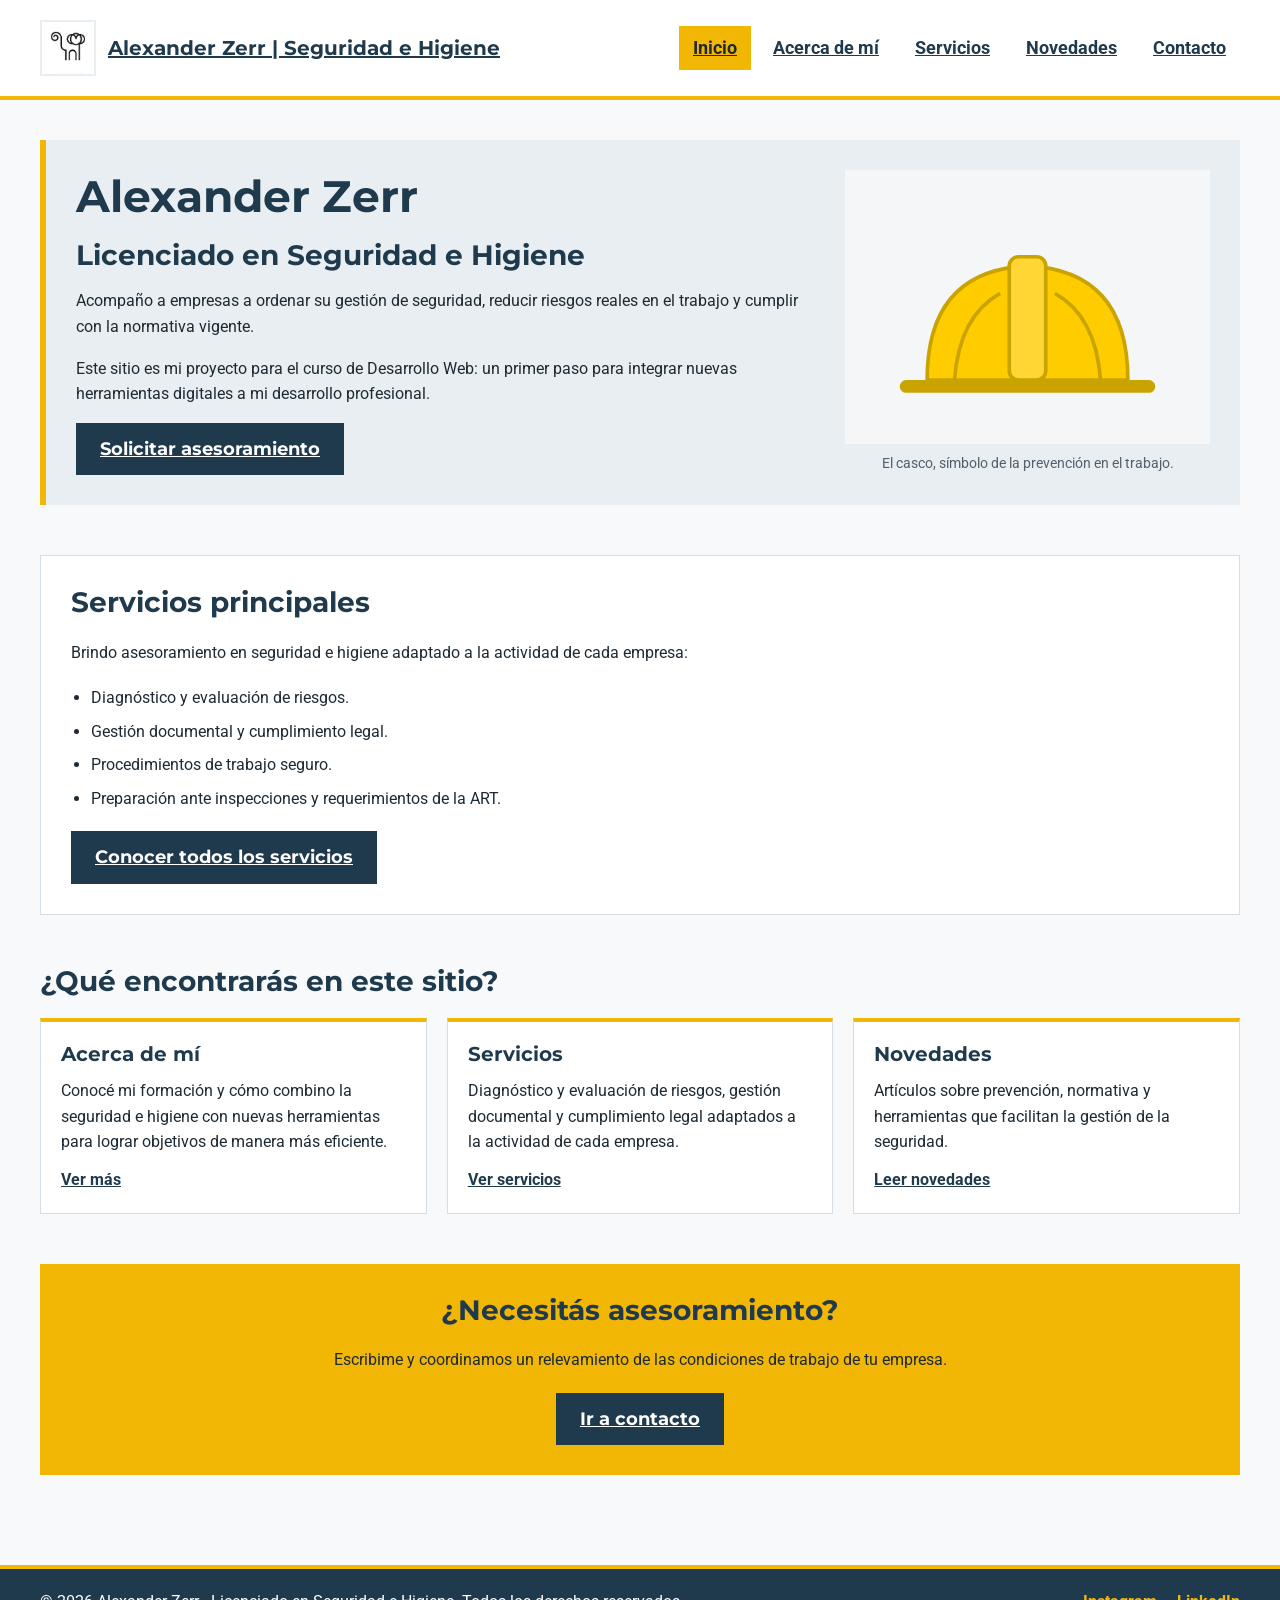
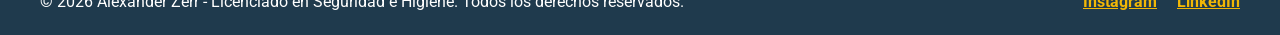
==== index.html @ 47044374 "4ta preentrega" ====
<!DOCTYPE html>
<html lang="es">
<head>
    <meta charset="UTF-8">
    <meta name="viewport" content="width=device-width, initial-scale=1.0">
    <meta name="description" content="Alexander Zerr - Licenciado en Seguridad e Higiene. Asesoramiento en prevención de riesgos laborales para empresas.">
    <title>Inicio | Alexander Zerr - Seguridad e Higiene</title>
    <link rel="stylesheet" href="https://fonts.googleapis.com/css2?family=Montserrat:wght@700&family=Roboto:wght@400;700&display=swap">
    <link rel="stylesheet" href="styles/styles.css">
</head>
<body>

    <header class="encabezado">
        <a class="marca" href="index.html">
            <img class="logo" src="assets/mono.jpg" alt="Logo de Alexander Zerr - Seguridad e Higiene">
            <span>Alexander Zerr | Seguridad e Higiene</span>
        </a>
        <nav>
            <ul class="menu">
                <li class="menu-item"><a class="menu-enlace activo" href="index.html" aria-current="page">Inicio</a></li>
                <li class="menu-item"><a class="menu-enlace" href="pages/acerca_de_mi.html">Acerca de mí</a></li>
                <li class="menu-item"><a class="menu-enlace" href="pages/servicios.html">Servicios</a></li>
                <li class="menu-item"><a class="menu-enlace" href="pages/novedades.html">Novedades</a></li>
                <li class="menu-item"><a class="menu-enlace" href="pages/contacto.html">Contacto</a></li>
            </ul>
        </nav>
    </header>

    <main>
        <section class="presentacion">
            <div class="presentacion-texto">
                <h1>Alexander Zerr</h1>
                <h2>Licenciado en Seguridad e Higiene</h2>
                <p>Acompaño a empresas a ordenar su gestión de seguridad, reducir riesgos reales en el trabajo y cumplir con la normativa vigente.</p>
                <p>Este sitio es mi proyecto para el curso de Desarrollo Web: un primer paso para integrar nuevas herramientas digitales a mi desarrollo profesional.</p>
                <a class="boton" href="pages/contacto.html">Solicitar asesoramiento</a>
            </div>
            <figure>
                <img src="assets/img/casco-seguridad.svg" alt="Ilustración de un casco de seguridad amarillo">
                <figcaption>El casco, símbolo de la prevención en el trabajo.</figcaption>
            </figure>
        </section>

        <section class="destacado">
            <h2>Servicios principales</h2>
            <p>Brindo asesoramiento en seguridad e higiene adaptado a la actividad de cada empresa:</p>
            <ul class="lista">
                <li>Diagnóstico y evaluación de riesgos.</li>
                <li>Gestión documental y cumplimiento legal.</li>
                <li>Procedimientos de trabajo seguro.</li>
                <li>Preparación ante inspecciones y requerimientos de la ART.</li>
            </ul>
            <a class="boton" href="pages/servicios.html">Conocer todos los servicios</a>
        </section>

        <section>
            <h2>¿Qué encontrarás en este sitio?</h2>
            <div class="tarjetas">
                <article class="tarjeta">
                    <h3>Acerca de mí</h3>
                    <p>Conocé mi formación y cómo combino la seguridad e higiene con nuevas herramientas para lograr objetivos de manera más eficiente.</p>
                    <a class="enlace-final" href="pages/acerca_de_mi.html">Ver más</a>
                </article>
                <article class="tarjeta">
                    <h3>Servicios</h3>
                    <p>Diagnóstico y evaluación de riesgos, gestión documental y cumplimiento legal adaptados a la actividad de cada empresa.</p>
                    <a class="enlace-final" href="pages/servicios.html">Ver servicios</a>
                </article>
                <article class="tarjeta">
                    <h3>Novedades</h3>
                    <p>Artículos sobre prevención, normativa y herramientas que facilitan la gestión de la seguridad.</p>
                    <a class="enlace-final" href="pages/novedades.html">Leer novedades</a>
                </article>
            </div>
        </section>

        <section class="llamado">
            <h2>¿Necesitás asesoramiento?</h2>
            <p>Escribime y coordinamos un relevamiento de las condiciones de trabajo de tu empresa.</p>
            <a class="boton" href="pages/contacto.html">Ir a contacto</a>
        </section>
    </main>

    <footer class="pie">
        <p>&copy; 2026 Alexander Zerr - Licenciado en Seguridad e Higiene. Todos los derechos reservados.</p>
        <ul class="redes">
            <li class="redes-item"><a class="red-social" href="https://www.instagram.com/alexanderzerr" target="_blank" rel="noopener noreferrer">Instagram</a></li>
            <li class="redes-item"><a class="red-social" href="https://www.linkedin.com/in/alexanderzerr" target="_blank" rel="noopener noreferrer">LinkedIn</a></li>
        </ul>
    </footer>

</body>
</html>
---- styles/styles.css ----
* {
    margin: 0;
    padding: 0;
    box-sizing: border-box;
}

/* ==========================================================
   Alexander Zerr | Seguridad e Higiene
   Hoja de estilos principal
   ----------------------------------------------------------
   La regla universal de arriba resetea margin y padding del
   navegador. box-sizing: border-box hace que padding y border
   se resten del ancho, sin agrandar las cajas.
   ========================================================== */


/* ---------- Variables y paleta de colores ---------- */
/* Primario: azul petróleo (confianza, entorno industrial)
   Secundario: gris azulado claro (fondos de apoyo)
   Acento: amarillo de señalización de seguridad (elementos destacados) */

:root {
    --color-primary: #1f3a4d;
    --color-secondary: #e8eef2;
    --color-accent: #f2b705;
    --color-text: #1e2a33;
    --color-background: #f7f9fb;
    --color-white: #ffffff;
    --color-muted: rgb(81, 96, 107);
    --color-border: #d5dee5;
}


/* ---------- Tipografía y estilos generales ---------- */
/* Montserrat para los títulos y Roboto para el texto (máximo dos familias). */

body {
    font-family: 'Roboto', sans-serif;
    font-size: 1rem;
    font-weight: 400;
    line-height: 1.6;
    color: var(--color-text);
    background-color: var(--color-background);
}

h1,
h2,
h3 {
    font-family: 'Montserrat', sans-serif;
    font-weight: 700;
    line-height: 1.2;
    color: var(--color-primary);
}

/* clamp(): el h1 se adapta al ancho de pantalla entre 2rem y 2.75rem. */
h1 {
    font-size: clamp(2rem, 6vw, 2.75rem);
}

h2 {
    font-size: 1.75rem;
}

h3 {
    font-size: 1.25rem;
}

p,
li {
    font-size: 1rem;
}

a {
    font-weight: 700;
    color: var(--color-primary);
}


/* ---------- Estructura general de la página (CSS Grid) ---------- */
/* Mobile-first: la grilla del body tiene una sola columna y tres
   áreas nombradas, una por fila. El contenido (1fr) toma el espacio
   que sobra entre el encabezado y el pie. */

body {
    display: grid;
    grid-template-columns: 1fr;
    grid-template-rows: auto 1fr auto;
    grid-template-areas:
        "encabezado"
        "contenido"
        "pie";
}

.encabezado {
    grid-area: encabezado;
}

main {
    grid-area: contenido;
}

.pie {
    grid-area: pie;
}


/* ---------- Encabezado y navegación (Flexbox) ---------- */
/* El header es el contenedor flex: la marca queda en un extremo y
   el menú en el otro (space-between), centrados en vertical.
   En celular (base) se apilan en columna; desde 768px pasan a fila. */

.encabezado {
    display: flex;
    flex-direction: column;
    justify-content: space-between;
    align-items: center;
    gap: 20px;
    padding: 20px;
    background-color: var(--color-white);
    border-bottom: 4px solid var(--color-accent);
}

.marca {
    display: flex;
    align-items: center;
    gap: 12px;
    font-family: 'Montserrat', sans-serif;
    font-size: 1.25rem;
    font-weight: 700;
    color: var(--color-primary);
}

.logo {
    width: 56px;
    height: 56px;
    border: 2px solid var(--color-secondary);
}

.menu {
    display: flex;
    justify-content: center;
    align-items: center;
    flex-wrap: wrap;
    gap: 8px;
}

.menu-item {
    display: flex;
}

.menu-enlace {
    padding: 8px 14px;
    font-size: 1.1rem;
    color: var(--color-primary);
}

/* Página actual del menú: al estar escrita después de .menu-enlace
   y tener la misma especificidad, la cascada aplica este color. */
.activo {
    color: var(--color-text);
    background-color: var(--color-accent);
}


/* ---------- Contenido principal y secciones (Flexbox + Box Model) ---------- */

main {
    padding: 20px;
}

/* Cada sección es un contenedor flex en columna: gap separa los
   elementos internos y margin-bottom separa una sección de la otra. */
section {
    display: flex;
    flex-direction: column;
    gap: 20px;
    margin-bottom: 40px;
}

/* Presentación: en celular, texto arriba e imagen abajo (columna).
   Desde 768px pasa a fila (ver Media Queries). */
.presentacion {
    align-items: center;
    gap: 30px;
    padding: 20px;
    background-color: var(--color-secondary);
    border-left: 6px solid var(--color-accent);
}

.presentacion-texto {
    display: flex;
    flex-direction: column;
    align-items: flex-start;
    gap: 16px;
}

figure {
    display: flex;
    flex-direction: column;
    align-items: center;
    gap: 8px;
}

.destacado {
    align-items: flex-start;
    padding: 30px;
    background-color: var(--color-white);
    border: 1px solid var(--color-border);
}

.llamado {
    align-items: center;
    padding: 30px;
    background-color: var(--color-accent);
}

/* Tarjetas: grilla responsiva sin media queries. Cada columna mide
   como mínimo 250px y crece en partes iguales (1fr); auto-fit pone
   tantas columnas como entren en el ancho disponible. */
.tarjetas {
    display: grid;
    grid-template-columns: repeat(auto-fit, minmax(250px, 1fr));
    gap: 20px;
}

.tarjeta {
    display: flex;
    flex-direction: column;
    gap: 12px;
    padding: 20px;
    background-color: var(--color-white);
    border: 1px solid var(--color-border);
    border-top: 4px solid var(--color-accent);
}

/* Empuja el enlace al fondo de la tarjeta. */
.enlace-final {
    margin-top: auto;
}

.lista {
    display: flex;
    flex-direction: column;
    gap: 8px;
    padding-left: 20px;
}

.dato {
    font-weight: 700;
    color: var(--color-primary);
}


/* ---------- Imágenes y sus descripciones ---------- */

/* Las imágenes ocupan el ancho de su contenedor. El logo mantiene
   su tamaño porque .logo (clase) tiene más especificidad que img. */
img {
    width: 100%;
}

figcaption {
    font-size: 0.9rem;
    color: var(--color-muted);
}


/* ---------- Enlaces y botones ---------- */

.boton {
    padding: 12px 24px;
    font-family: 'Montserrat', sans-serif;
    font-size: 1.1rem;
    color: var(--color-white);
    background-color: var(--color-primary);
}


/* ---------- Pie de página (Flexbox) ---------- */

.pie {
    display: flex;
    flex-direction: column;
    justify-content: space-between;
    align-items: center;
    gap: 20px;
    padding: 20px;
    font-size: 0.9rem;
    color: var(--color-white);
    background-color: var(--color-primary);
    border-top: 4px solid var(--color-accent);
}

.redes {
    display: flex;
    align-items: center;
    gap: 20px;
}

.redes-item {
    display: flex;
}

.red-social {
    color: var(--color-accent);
}


/* ---------- Media Queries (mobile-first) ---------- */
/* Breakpoints: 768px (tablets) y 1024px (laptops). */

@media (min-width: 768px) {
    .encabezado,
    .pie {
        flex-direction: row;
    }

    /* La presentación pasa a fila: el texto toma 2 partes y la imagen 1. */
    .presentacion {
        flex-direction: row;
        gap: 40px;
        padding: 30px;
    }

    .presentacion-texto {
        flex: 2;
    }

    figure {
        flex: 1;
    }

    main {
        padding: 30px;
    }
}

@media (min-width: 1024px) {
    .encabezado,
    .pie {
        padding: 20px 40px;
    }

    main {
        padding: 40px;
    }

    section {
        margin-bottom: 50px;
    }
}
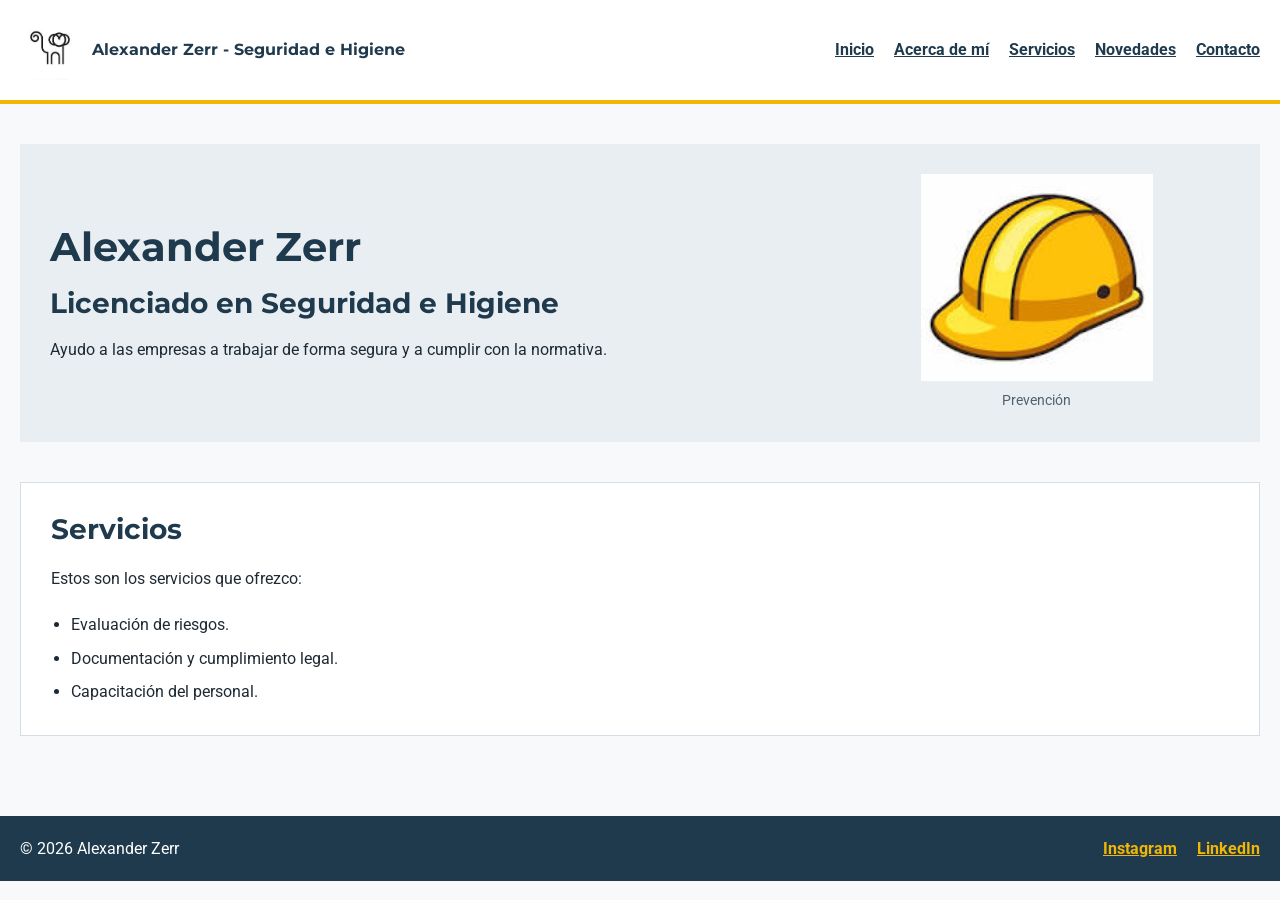
==== commit 21691c08: "Entrega 4: grilla con grid-template-areas y media query 1024px Co-Authored-By: Claude Opus 5.5 <nore" ====
--- a/index.html
+++ b/index.html
@@ -1,93 +1,59 @@
-<!DOCTYPE html>
-<html lang="es">
-<head>
-    <meta charset="UTF-8">
-    <meta name="viewport" content="width=device-width, initial-scale=1.0">
-    <meta name="description" content="Alexander Zerr - Licenciado en Seguridad e Higiene. Asesoramiento en prevención de riesgos laborales para empresas.">
-    <title>Inicio | Alexander Zerr - Seguridad e Higiene</title>
-    <link rel="stylesheet" href="https://fonts.googleapis.com/css2?family=Montserrat:wght@700&family=Roboto:wght@400;700&display=swap">
-    <link rel="stylesheet" href="styles/styles.css">
-</head>
-<body>
-
-    <header class="encabezado">
-        <a class="marca" href="index.html">
-            <img class="logo" src="assets/mono.jpg" alt="Logo de Alexander Zerr - Seguridad e Higiene">
-            <span>Alexander Zerr | Seguridad e Higiene</span>
-        </a>
-        <nav>
-            <ul class="menu">
-                <li class="menu-item"><a class="menu-enlace activo" href="index.html" aria-current="page">Inicio</a></li>
-                <li class="menu-item"><a class="menu-enlace" href="pages/acerca_de_mi.html">Acerca de mí</a></li>
-                <li class="menu-item"><a class="menu-enlace" href="pages/servicios.html">Servicios</a></li>
-                <li class="menu-item"><a class="menu-enlace" href="pages/novedades.html">Novedades</a></li>
-                <li class="menu-item"><a class="menu-enlace" href="pages/contacto.html">Contacto</a></li>
-            </ul>
-        </nav>
-    </header>
-
-    <main>
-        <section class="presentacion">
-            <div class="presentacion-texto">
-                <h1>Alexander Zerr</h1>
-                <h2>Licenciado en Seguridad e Higiene</h2>
-                <p>Acompaño a empresas a ordenar su gestión de seguridad, reducir riesgos reales en el trabajo y cumplir con la normativa vigente.</p>
-                <p>Este sitio es mi proyecto para el curso de Desarrollo Web: un primer paso para integrar nuevas herramientas digitales a mi desarrollo profesional.</p>
-                <a class="boton" href="pages/contacto.html">Solicitar asesoramiento</a>
-            </div>
-            <figure>
-                <img src="assets/img/casco-seguridad.svg" alt="Ilustración de un casco de seguridad amarillo">
-                <figcaption>El casco, símbolo de la prevención en el trabajo.</figcaption>
-            </figure>
-        </section>
-
-        <section class="destacado">
-            <h2>Servicios principales</h2>
-            <p>Brindo asesoramiento en seguridad e higiene adaptado a la actividad de cada empresa:</p>
-            <ul class="lista">
-                <li>Diagnóstico y evaluación de riesgos.</li>
-                <li>Gestión documental y cumplimiento legal.</li>
-                <li>Procedimientos de trabajo seguro.</li>
-                <li>Preparación ante inspecciones y requerimientos de la ART.</li>
-            </ul>
-            <a class="boton" href="pages/servicios.html">Conocer todos los servicios</a>
-        </section>
-
-        <section>
-            <h2>¿Qué encontrarás en este sitio?</h2>
-            <div class="tarjetas">
-                <article class="tarjeta">
-                    <h3>Acerca de mí</h3>
-                    <p>Conocé mi formación y cómo combino la seguridad e higiene con nuevas herramientas para lograr objetivos de manera más eficiente.</p>
-                    <a class="enlace-final" href="pages/acerca_de_mi.html">Ver más</a>
-                </article>
-                <article class="tarjeta">
-                    <h3>Servicios</h3>
-                    <p>Diagnóstico y evaluación de riesgos, gestión documental y cumplimiento legal adaptados a la actividad de cada empresa.</p>
-                    <a class="enlace-final" href="pages/servicios.html">Ver servicios</a>
-                </article>
-                <article class="tarjeta">
-                    <h3>Novedades</h3>
-                    <p>Artículos sobre prevención, normativa y herramientas que facilitan la gestión de la seguridad.</p>
-                    <a class="enlace-final" href="pages/novedades.html">Leer novedades</a>
-                </article>
-            </div>
-        </section>
-
-        <section class="llamado">
-            <h2>¿Necesitás asesoramiento?</h2>
-            <p>Escribime y coordinamos un relevamiento de las condiciones de trabajo de tu empresa.</p>
-            <a class="boton" href="pages/contacto.html">Ir a contacto</a>
-        </section>
-    </main>
-
-    <footer class="pie">
-        <p>&copy; 2026 Alexander Zerr - Licenciado en Seguridad e Higiene. Todos los derechos reservados.</p>
-        <ul class="redes">
-            <li class="redes-item"><a class="red-social" href="https://www.instagram.com/alexanderzerr" target="_blank" rel="noopener noreferrer">Instagram</a></li>
-            <li class="redes-item"><a class="red-social" href="https://www.linkedin.com/in/alexanderzerr" target="_blank" rel="noopener noreferrer">LinkedIn</a></li>
-        </ul>
-    </footer>
-
-</body>
-</html>
+<!DOCTYPE html>
+<html lang="es">
+<head>
+    <meta charset="UTF-8">
+    <meta name="viewport" content="width=device-width, initial-scale=1.0">
+    <title>Inicio - Alexander Zerr</title>
+    <link rel="stylesheet" href="https://fonts.googleapis.com/css2?family=Montserrat:wght@700&family=Roboto:wght@400;700&display=swap">
+    <link rel="stylesheet" href="styles/styles.css">
+</head>
+<body>
+    <header class="encabezado">
+        <div class="marca">
+            <img class="logo" src="assets/mono.jpg" alt="Logo">
+            <p>Alexander Zerr - Seguridad e Higiene</p>
+        </div>
+        <nav>
+            <ul class="menu">
+                <li class="menu-item"><a href="index.html">Inicio</a></li>
+                <li class="menu-item"><a href="pages/acerca_de_mi.html">Acerca de mí</a></li>
+                <li class="menu-item"><a href="pages/servicios.html">Servicios</a></li>
+                <li class="menu-item"><a href="pages/novedades.html">Novedades</a></li>
+                <li class="menu-item"><a href="pages/contacto.html">Contacto</a></li>
+            </ul>
+        </nav>
+    </header>
+
+    <main>
+        <section class="presentacion">
+            <div class="presentacion-texto">
+                <h1>Alexander Zerr</h1>
+                <h2>Licenciado en Seguridad e Higiene</h2>
+                <p>Ayudo a las empresas a trabajar de forma segura y a cumplir con la normativa.</p>
+            </div>
+            <figure>
+                <img src="assets/img/casco.jpg" alt="Casco">
+                <figcaption>Prevención</figcaption>
+            </figure>
+        </section>
+
+        <section class="caja">
+            <h2>Servicios</h2>
+            <p>Estos son los servicios que ofrezco:</p>
+            <ul class="lista">
+                <li>Evaluación de riesgos.</li>
+                <li>Documentación y cumplimiento legal.</li>
+                <li>Capacitación del personal.</li>
+            </ul>
+        </section>
+    </main>
+
+    <footer class="pie">
+        <p>&copy; 2026 Alexander Zerr</p>
+        <ul class="redes">
+            <li class="redes-item"><a class="red-social" href="https://www.instagram.com/alexanderzerr" target="_blank">Instagram</a></li>
+            <li class="redes-item"><a class="red-social" href="https://www.linkedin.com/in/alexanderzerr" target="_blank">LinkedIn</a></li>
+        </ul>
+    </footer>
+</body>
+</html>
--- a/styles/styles.css
+++ b/styles/styles.css
@@ -1,351 +1,192 @@
-* {
-    margin: 0;
-    padding: 0;
-    box-sizing: border-box;
-}
-
-/* ==========================================================
-   Alexander Zerr | Seguridad e Higiene
-   Hoja de estilos principal
-   ----------------------------------------------------------
-   La regla universal de arriba resetea margin y padding del
-   navegador. box-sizing: border-box hace que padding y border
-   se resten del ancho, sin agrandar las cajas.
-   ========================================================== */
-
-
-/* ---------- Variables y paleta de colores ---------- */
-/* Primario: azul petróleo (confianza, entorno industrial)
-   Secundario: gris azulado claro (fondos de apoyo)
-   Acento: amarillo de señalización de seguridad (elementos destacados) */
-
-:root {
-    --color-primary: #1f3a4d;
-    --color-secondary: #e8eef2;
-    --color-accent: #f2b705;
-    --color-text: #1e2a33;
-    --color-background: #f7f9fb;
-    --color-white: #ffffff;
-    --color-muted: rgb(81, 96, 107);
-    --color-border: #d5dee5;
-}
-
-
-/* ---------- Tipografía y estilos generales ---------- */
-/* Montserrat para los títulos y Roboto para el texto (máximo dos familias). */
-
-body {
-    font-family: 'Roboto', sans-serif;
-    font-size: 1rem;
-    font-weight: 400;
-    line-height: 1.6;
-    color: var(--color-text);
-    background-color: var(--color-background);
-}
-
-h1,
-h2,
-h3 {
-    font-family: 'Montserrat', sans-serif;
-    font-weight: 700;
-    line-height: 1.2;
-    color: var(--color-primary);
-}
-
-/* clamp(): el h1 se adapta al ancho de pantalla entre 2rem y 2.75rem. */
-h1 {
-    font-size: clamp(2rem, 6vw, 2.75rem);
-}
-
-h2 {
-    font-size: 1.75rem;
-}
-
-h3 {
-    font-size: 1.25rem;
-}
-
-p,
-li {
-    font-size: 1rem;
-}
-
-a {
-    font-weight: 700;
-    color: var(--color-primary);
-}
-
-
-/* ---------- Estructura general de la página (CSS Grid) ---------- */
-/* Mobile-first: la grilla del body tiene una sola columna y tres
-   áreas nombradas, una por fila. El contenido (1fr) toma el espacio
-   que sobra entre el encabezado y el pie. */
-
-body {
-    display: grid;
-    grid-template-columns: 1fr;
-    grid-template-rows: auto 1fr auto;
-    grid-template-areas:
-        "encabezado"
-        "contenido"
-        "pie";
-}
-
-.encabezado {
-    grid-area: encabezado;
-}
-
-main {
-    grid-area: contenido;
-}
-
-.pie {
-    grid-area: pie;
-}
-
-
-/* ---------- Encabezado y navegación (Flexbox) ---------- */
-/* El header es el contenedor flex: la marca queda en un extremo y
-   el menú en el otro (space-between), centrados en vertical.
-   En celular (base) se apilan en columna; desde 768px pasan a fila. */
-
-.encabezado {
-    display: flex;
-    flex-direction: column;
-    justify-content: space-between;
-    align-items: center;
-    gap: 20px;
-    padding: 20px;
-    background-color: var(--color-white);
-    border-bottom: 4px solid var(--color-accent);
-}
-
-.marca {
-    display: flex;
-    align-items: center;
-    gap: 12px;
-    font-family: 'Montserrat', sans-serif;
-    font-size: 1.25rem;
-    font-weight: 700;
-    color: var(--color-primary);
-}
-
-.logo {
-    width: 56px;
-    height: 56px;
-    border: 2px solid var(--color-secondary);
-}
-
-.menu {
-    display: flex;
-    justify-content: center;
-    align-items: center;
-    flex-wrap: wrap;
-    gap: 8px;
-}
-
-.menu-item {
-    display: flex;
-}
-
-.menu-enlace {
-    padding: 8px 14px;
-    font-size: 1.1rem;
-    color: var(--color-primary);
-}
-
-/* Página actual del menú: al estar escrita después de .menu-enlace
-   y tener la misma especificidad, la cascada aplica este color. */
-.activo {
-    color: var(--color-text);
-    background-color: var(--color-accent);
-}
-
-
-/* ---------- Contenido principal y secciones (Flexbox + Box Model) ---------- */
-
-main {
-    padding: 20px;
-}
-
-/* Cada sección es un contenedor flex en columna: gap separa los
-   elementos internos y margin-bottom separa una sección de la otra. */
-section {
-    display: flex;
-    flex-direction: column;
-    gap: 20px;
-    margin-bottom: 40px;
-}
-
-/* Presentación: en celular, texto arriba e imagen abajo (columna).
-   Desde 768px pasa a fila (ver Media Queries). */
-.presentacion {
-    align-items: center;
-    gap: 30px;
-    padding: 20px;
-    background-color: var(--color-secondary);
-    border-left: 6px solid var(--color-accent);
-}
-
-.presentacion-texto {
-    display: flex;
-    flex-direction: column;
-    align-items: flex-start;
-    gap: 16px;
-}
-
-figure {
-    display: flex;
-    flex-direction: column;
-    align-items: center;
-    gap: 8px;
-}
-
-.destacado {
-    align-items: flex-start;
-    padding: 30px;
-    background-color: var(--color-white);
-    border: 1px solid var(--color-border);
-}
-
-.llamado {
-    align-items: center;
-    padding: 30px;
-    background-color: var(--color-accent);
-}
-
-/* Tarjetas: grilla responsiva sin media queries. Cada columna mide
-   como mínimo 250px y crece en partes iguales (1fr); auto-fit pone
-   tantas columnas como entren en el ancho disponible. */
-.tarjetas {
-    display: grid;
-    grid-template-columns: repeat(auto-fit, minmax(250px, 1fr));
-    gap: 20px;
-}
-
-.tarjeta {
-    display: flex;
-    flex-direction: column;
-    gap: 12px;
-    padding: 20px;
-    background-color: var(--color-white);
-    border: 1px solid var(--color-border);
-    border-top: 4px solid var(--color-accent);
-}
-
-/* Empuja el enlace al fondo de la tarjeta. */
-.enlace-final {
-    margin-top: auto;
-}
-
-.lista {
-    display: flex;
-    flex-direction: column;
-    gap: 8px;
-    padding-left: 20px;
-}
-
-.dato {
-    font-weight: 700;
-    color: var(--color-primary);
-}
-
-
-/* ---------- Imágenes y sus descripciones ---------- */
-
-/* Las imágenes ocupan el ancho de su contenedor. El logo mantiene
-   su tamaño porque .logo (clase) tiene más especificidad que img. */
-img {
-    width: 100%;
-}
-
-figcaption {
-    font-size: 0.9rem;
-    color: var(--color-muted);
-}
-
-
-/* ---------- Enlaces y botones ---------- */
-
-.boton {
-    padding: 12px 24px;
-    font-family: 'Montserrat', sans-serif;
-    font-size: 1.1rem;
-    color: var(--color-white);
-    background-color: var(--color-primary);
-}
-
-
-/* ---------- Pie de página (Flexbox) ---------- */
-
-.pie {
-    display: flex;
-    flex-direction: column;
-    justify-content: space-between;
-    align-items: center;
-    gap: 20px;
-    padding: 20px;
-    font-size: 0.9rem;
-    color: var(--color-white);
-    background-color: var(--color-primary);
-    border-top: 4px solid var(--color-accent);
-}
-
-.redes {
-    display: flex;
-    align-items: center;
-    gap: 20px;
-}
-
-.redes-item {
-    display: flex;
-}
-
-.red-social {
-    color: var(--color-accent);
-}
-
-
-/* ---------- Media Queries (mobile-first) ---------- */
-/* Breakpoints: 768px (tablets) y 1024px (laptops). */
-
-@media (min-width: 768px) {
-    .encabezado,
-    .pie {
-        flex-direction: row;
-    }
-
-    /* La presentación pasa a fila: el texto toma 2 partes y la imagen 1. */
-    .presentacion {
-        flex-direction: row;
-        gap: 40px;
-        padding: 30px;
-    }
-
-    .presentacion-texto {
-        flex: 2;
-    }
-
-    figure {
-        flex: 1;
-    }
-
-    main {
-        padding: 30px;
-    }
-}
-
-@media (min-width: 1024px) {
-    .encabezado,
-    .pie {
-        padding: 20px 40px;
-    }
-
-    main {
-        padding: 40px;
-    }
-
-    section {
-        margin-bottom: 50px;
-    }
-}
+* {
+    margin: 0;
+    padding: 0;
+    box-sizing: border-box;
+}
+
+
+/* ---------- Variables y paleta de colores ---------- */
+
+:root {
+    --color-primary: #1f3a4d;
+    --color-secondary: #e8eef2;
+    --color-accent: #f2b705;
+    --color-text: #1e2a33;
+    --color-background: #f7f9fb;
+    --color-white: #ffffff;
+    --color-muted: #51606b;
+    --color-border: #d5dee5;
+}
+
+
+/* ---------- Tipografía y estilos generales ---------- */
+
+body {
+    font-family: 'Roboto', sans-serif;
+    font-size: 1rem;
+    line-height: 1.6;
+    color: var(--color-text);
+    background-color: var(--color-background);
+}
+
+h1,
+h2 {
+    font-family: 'Montserrat', sans-serif;
+    font-weight: 700;
+    line-height: 1.2;
+    color: var(--color-primary);
+}
+
+h1 {
+    font-size: 2.5rem;
+}
+
+h2 {
+    font-size: 1.75rem;
+}
+
+a {
+    font-weight: 700;
+    color: var(--color-primary);
+}
+
+
+/* ---------- Encabezado y navegación ---------- */
+
+.encabezado {
+    display: flex;
+    justify-content: space-between;
+    align-items: center;
+    flex-wrap: wrap;
+    gap: 20px;
+    padding: 20px;
+    background-color: var(--color-white);
+    border-bottom: 4px solid var(--color-accent);
+}
+
+.marca {
+    display: flex;
+    align-items: center;
+    gap: 12px;
+    font-family: 'Montserrat', sans-serif;
+    font-weight: 700;
+    color: var(--color-primary);
+}
+
+.logo {
+    width: 60px;
+    height: 60px;
+}
+
+.menu {
+    display: flex;
+    align-items: center;
+    flex-wrap: wrap;
+    gap: 20px;
+}
+
+.menu-item {
+    display: flex;
+}
+
+
+/* ---------- Contenido principal y secciones ---------- */
+
+main {
+    padding: 40px 20px;
+}
+
+section {
+    display: flex;
+    flex-direction: column;
+    gap: 20px;
+    margin-bottom: 40px;
+}
+
+.presentacion {
+    display: grid;
+    grid-template-columns: 1fr;
+    grid-template-areas:
+        "texto"
+        "imagen";
+    align-items: center;
+    padding: 30px;
+    background-color: var(--color-secondary);
+}
+
+.presentacion-texto {
+    grid-area: texto;
+    display: flex;
+    flex-direction: column;
+    gap: 16px;
+}
+
+.caja {
+    padding: 30px;
+    background-color: var(--color-white);
+    border: 1px solid var(--color-border);
+}
+
+.lista {
+    display: flex;
+    flex-direction: column;
+    gap: 8px;
+    padding-left: 20px;
+}
+
+
+/* ---------- Imágenes ---------- */
+
+figure {
+    grid-area: imagen;
+    display: flex;
+    flex-direction: column;
+    align-items: center;
+    gap: 8px;
+}
+
+img {
+    width: 60%;
+}
+
+figcaption {
+    font-size: 0.9rem;
+    color: var(--color-muted);
+}
+
+
+/* ---------- Pie de página ---------- */
+
+.pie {
+    display: flex;
+    justify-content: space-between;
+    align-items: center;
+    flex-wrap: wrap;
+    gap: 20px;
+    padding: 20px;
+    color: var(--color-white);
+    background-color: var(--color-primary);
+}
+
+.redes {
+    display: flex;
+    gap: 20px;
+}
+
+.redes-item {
+    display: flex;
+}
+
+.red-social {
+    color: var(--color-accent);
+}
+
+
+/* ---------- Media Queries ---------- */
+
+@media (min-width: 1024px) {
+    .presentacion {
+        grid-template-columns: 2fr 1fr;
+        grid-template-areas: "texto imagen";
+    }
+}
